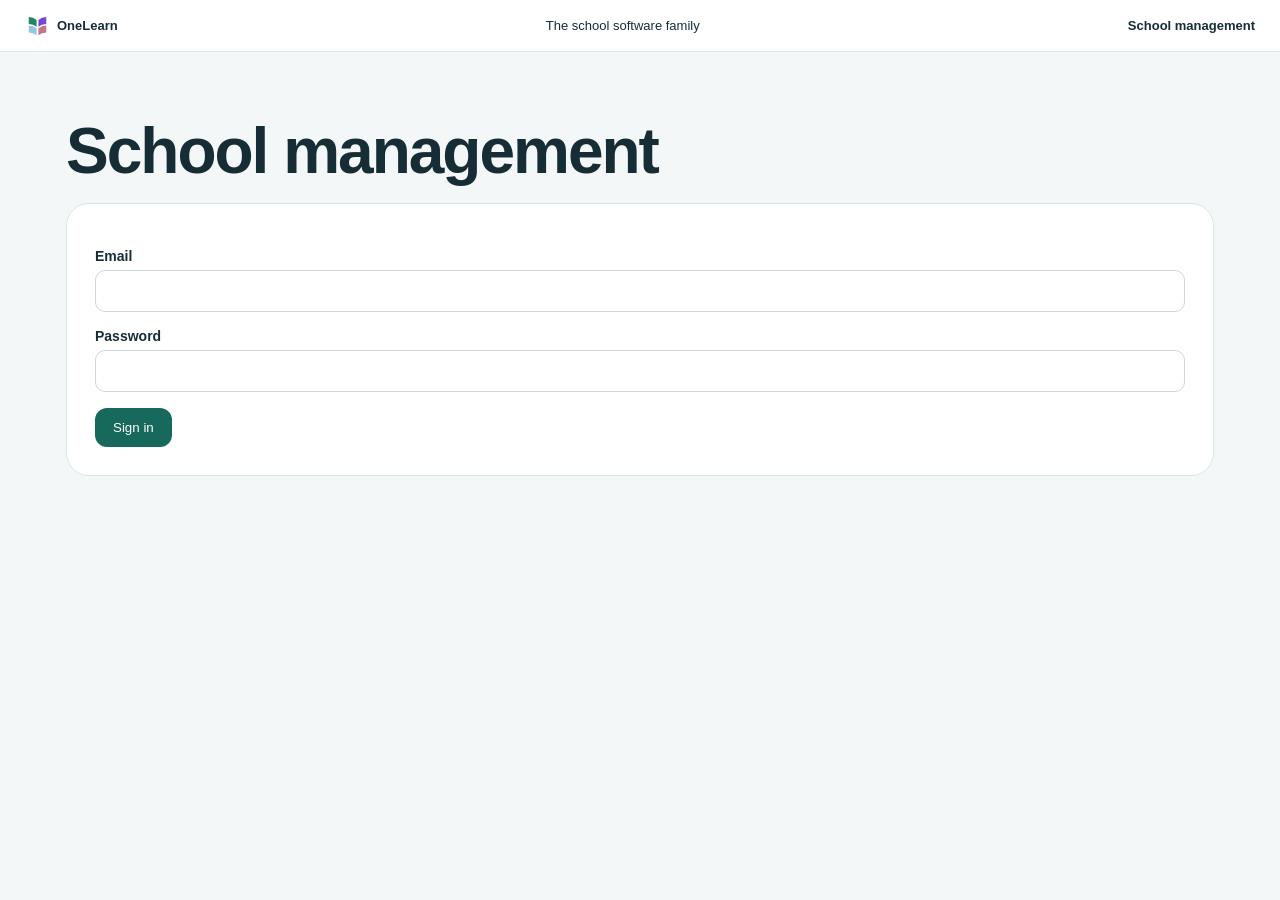
==== manage.html @ cd5dcff3 "Add files via upload" ====
<!doctype html><html lang="en-GB"><meta charset="utf-8"><meta name="viewport" content="width=device-width,initial-scale=1"><title>OneEducation · School management</title><link rel="icon" href="favicon.svg"><link rel="stylesheet" href="platform.css"><link rel="stylesheet" href="manage.css"><body><div id="app"></div><script src="config.js"></script><script type="module" src="manage.mjs"></script><script type="module" src="alerts.mjs"></script></body></html>
---- platform.css ----
:root{--ink:#172d36;--muted:#64767c;--accent:#17695c;--line:#dbe5e5;--paper:#f4f7f7;font-family:Inter,Segoe UI,Arial,sans-serif;color:var(--ink)}*{box-sizing:border-box}body{margin:0;background:var(--paper)}.platform-bar{display:flex;align-items:center;justify-content:space-between;gap:16px;min-height:52px;padding:10px 25px;background:white;border-bottom:1px solid var(--line);font:13px Segoe UI,sans-serif;color:var(--ink);position:relative;z-index:10}.platform-bar a{display:flex;align-items:center;gap:7px;color:inherit;text-decoration:none;font-weight:700}.platform-bar span{display:flex;align-items:center;gap:8px}.platform-bar img{width:25px;height:25px;object-fit:contain}.platform-page{max-width:1200px;margin:auto;padding:48px 26px}.platform-page h1{font-size:clamp(34px,5vw,64px);letter-spacing:-2px;line-height:1.05;margin:18px 0}.platform-page h2{font-size:27px;letter-spacing:-.6px}.platform-page p{line-height:1.7}.platform-page a{color:var(--accent)}.platform-page button,.platform-page .button{display:inline-block;background:var(--accent);color:white;border:0;border-radius:12px;padding:12px 18px;font:600 14px inherit;cursor:pointer;text-decoration:none}.platform-page button.secondary{background:#e8eeee;color:var(--ink)}.platform-page button:disabled{opacity:.5;cursor:wait}.platform-page label{display:block;font-size:14px;font-weight:600;margin:16px 0}.platform-page input:not([type=checkbox]),.platform-page textarea,.platform-page select{width:100%;font:inherit;padding:12px;border:1px solid #cbd7d8;border-radius:10px;background:white;color:var(--ink);margin-top:6px}.platform-page textarea{min-height:120px;resize:vertical}.platform-grid{display:grid;grid-template-columns:repeat(2,minmax(0,1fr));gap:22px}.platform-card{padding:28px;background:white;border:1px solid var(--line);border-radius:23px;min-width:0}.platform-card img.mark{width:48px;height:48px}.platform-muted{color:var(--muted)}.platform-actions{display:flex;flex-wrap:wrap;gap:10px;align-items:center}.platform-notice{padding:16px;border-radius:12px;background:#eaf1f7;margin:15px 0;white-space:pre-line}.platform-error{color:#a32a3b;white-space:pre-line}.platform-page table{width:100%;border-collapse:collapse}.platform-page td,.platform-page th{text-align:left;padding:12px;border-bottom:1px solid var(--line);overflow-wrap:anywhere}.platform-page .scroll{overflow:auto}.sales-nav{display:flex;justify-content:space-between;align-items:center;gap:18px;flex-wrap:wrap}.sales-logo{display:flex;align-items:center;gap:10px;font-size:24px;font-weight:800;text-decoration:none;color:var(--ink)!important}.sales-logo img{width:46px}.sales-hero{padding:65px 0;max-width:860px}.sales-hero h1{font-size:clamp(42px,7vw,83px);letter-spacing:-4px}.sales-hero p{font-size:20px;max-width:700px}.eyebrow{font-size:12px;font-weight:750;letter-spacing:2px;text-transform:uppercase}.price{font-size:29px;font-weight:750}.product-visual{height:135px;margin:-4px -4px 24px;border-radius:16px;padding:22px;display:flex;gap:12px;background:var(--tint);overflow:hidden}.product-visual .side{width:24%;border-radius:9px;background:var(--product);opacity:.75}.product-visual .tiles{flex:1;display:grid;grid-template-columns:1fr 1fr;gap:10px}.product-visual .tiles i{background:#ffffffbd;border-radius:10px}.product-label{display:flex;align-items:center;gap:12px}.product-label img{width:36px;height:36px}.builder-layout{display:grid;grid-template-columns:220px 1fr;gap:20px}.builder-page{margin:8px 0;display:block;width:100%;text-align:left}.web-site{--accent:#245b80;background:#fff;min-height:100vh;color:#183342}.web-site header,.web-site main,.web-site footer{max-width:1200px;margin:auto;padding:25px}.web-site header{display:flex;gap:20px;align-items:center;flex-wrap:wrap}.web-site header img{width:65px;height:65px;object-fit:contain}.web-site nav{margin-left:auto;display:flex;gap:18px;flex-wrap:wrap}.web-site a{color:var(--accent)}.web-site .web-hero{border-radius:28px;background:color-mix(in srgb,var(--accent) 12%,white);padding:60px 40px;margin-bottom:25px}.web-site h1{font-size:clamp(36px,6vw,68px);letter-spacing:-2px}.web-site p{white-space:pre-line;line-height:1.8;max-width:850px}.web-section{padding:25px 0;border-bottom:1px solid #e4ebee}.web-section img{max-width:100%;max-height:550px;object-fit:cover;border-radius:18px}.web-site footer{border-top:1px solid #e4ebee;margin-top:50px}.platform-code{font:18px monospace;overflow-wrap:anywhere;padding:20px;border:2px dashed #a2bbb4;border-radius:12px;user-select:all}.sales-footer{margin-top:55px;padding-top:25px;border-top:1px solid var(--line);font-size:13px}.honeypot{position:absolute;left:-10000px}.platform-page small{line-height:1.6}@media(max-width:720px){.platform-grid,.builder-layout{grid-template-columns:1fr}.platform-page{padding:25px 16px}.platform-bar{padding:10px;font-size:11px;gap:8px}.sales-hero{padding:35px 0}.sales-hero h1{letter-spacing:-2px}.platform-card{padding:22px}.platform-page td{min-width:100px}.web-site .web-hero{padding:30px 22px}}
---- manage.css ----
.manage-tabs{display:flex;flex-wrap:wrap;gap:8px;margin:25px 0}.manage-tabs button{padding:10px 13px;font-size:13px}.platform-grid{margin:20px 0;align-items:start}.platform-card{margin-bottom:16px}.campus-grid,.campus-courtyard{display:grid;grid-template-columns:repeat(3,minmax(0,1fr));gap:20px}.campus-courtyard{padding:45px;border:20px solid #e2eee8;border-radius:40px}.campus-corridor{display:flex;gap:16px;overflow:auto;border-bottom:25px solid #e5edee;padding-bottom:20px}.campus-building{padding:18px;background:#edf4f1;border-radius:15px;min-width:210px}.campus-room{display:block;background:#fff;padding:12px;border-radius:8px;margin:8px 0}.campus-room small{display:block;color:#64767c}.week-grid{table-layout:fixed;min-width:900px}.week-grid th:first-child{width:65px}.week-grid td{vertical-align:top;padding:7px}.lesson-chip{background:#e8f3ed;padding:9px;border-radius:8px;margin:4px 0;font-size:12px}.lesson-chip strong,.lesson-chip small{display:block}#clashes{white-space:pre-line;color:#a02536;margin:18px 0}.alert-item{padding:18px;border:1px solid #e9b2b9;border-left:6px solid #b43045;border-radius:12px;margin:15px 0}.live-emergency{position:fixed;bottom:70px;right:20px;width:350px;max-width:90vw;background:#fff3f3;border:2px solid #b12f45;color:#742134;box-shadow:0 8px 35px #162d3430;border-radius:14px;padding:18px;z-index:9000;font:14px Segoe UI,sans-serif}.live-emergency a{color:#742134;font-weight:700}.live-emergency small{display:block;margin-top:8px}.platform-page select{min-width:90px}@media(max-width:800px){.campus-grid,.campus-courtyard{grid-template-columns:1fr}.campus-courtyard{padding:12px}.manage-tabs{gap:5px}}@media print{.platform-bar,.manage-tabs,.platform-actions button,.platform-grid,.live-emergency{display:none!important}.platform-page{padding:0;max-width:none}.week-grid{min-width:0}.platform-page h1{font-size:22px}.lesson-chip{break-inside:avoid}}
.week-grid th:first-child{width:90px;white-space:nowrap}
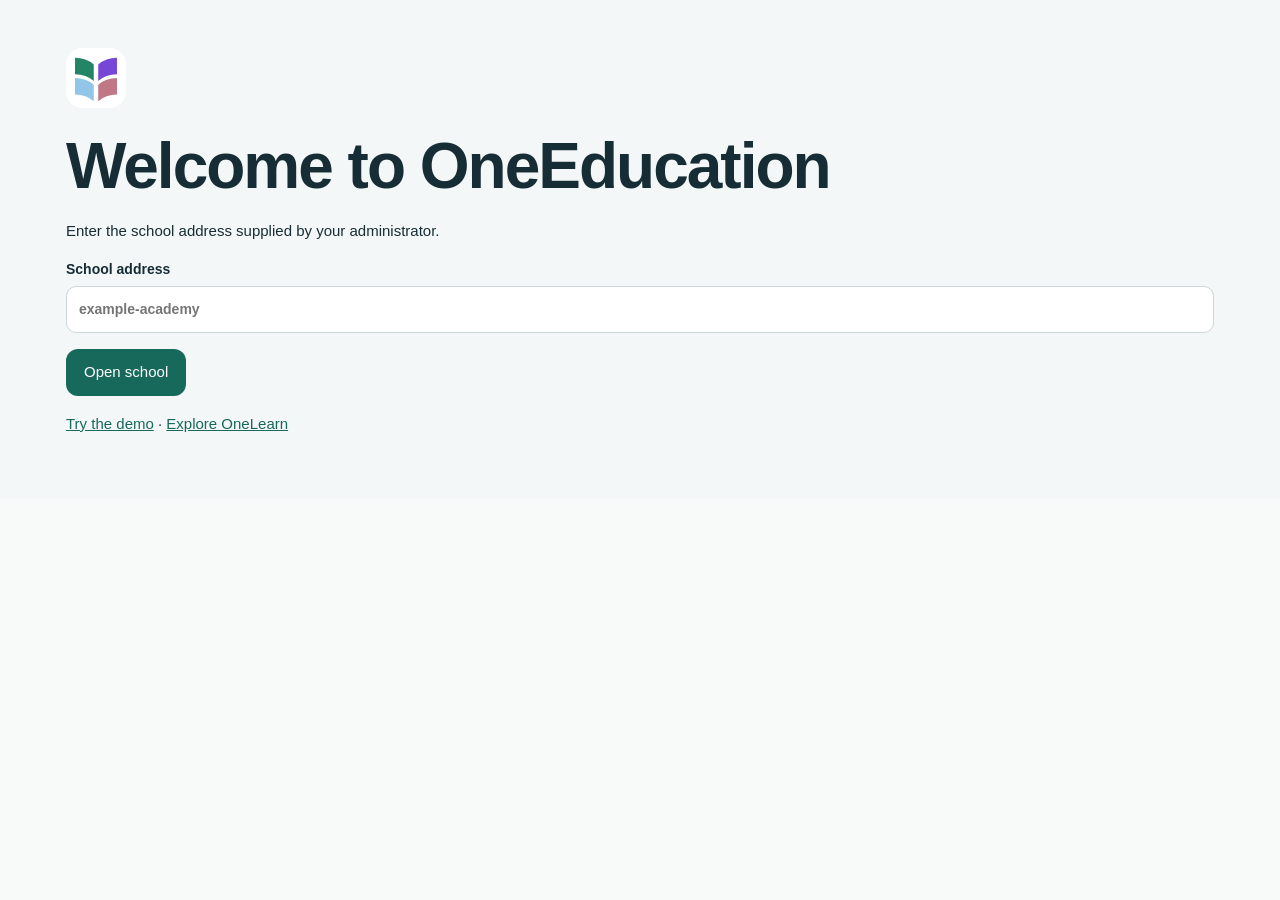
==== commit 9b073e1c: "Add files via upload" ====
--- a/manage.html
+++ b/manage.html
@@ -1 +1 @@
-<!doctype html><html lang="en-GB"><meta charset="utf-8"><meta name="viewport" content="width=device-width,initial-scale=1"><title>OneEducation · School management</title><link rel="icon" href="favicon.svg"><link rel="stylesheet" href="platform.css"><link rel="stylesheet" href="manage.css"><body><div id="app"></div><script src="config.js"></script><script type="module" src="manage.mjs"></script><script type="module" src="alerts.mjs"></script></body></html>+<!doctype html><meta charset="utf-8"><title>OneEducation</title><p>School tools are now in OneEducation.</p><script>const t=location.hash.slice(1)||"policies";location.replace("index.html"+location.search+"#manage-"+t)</script>
